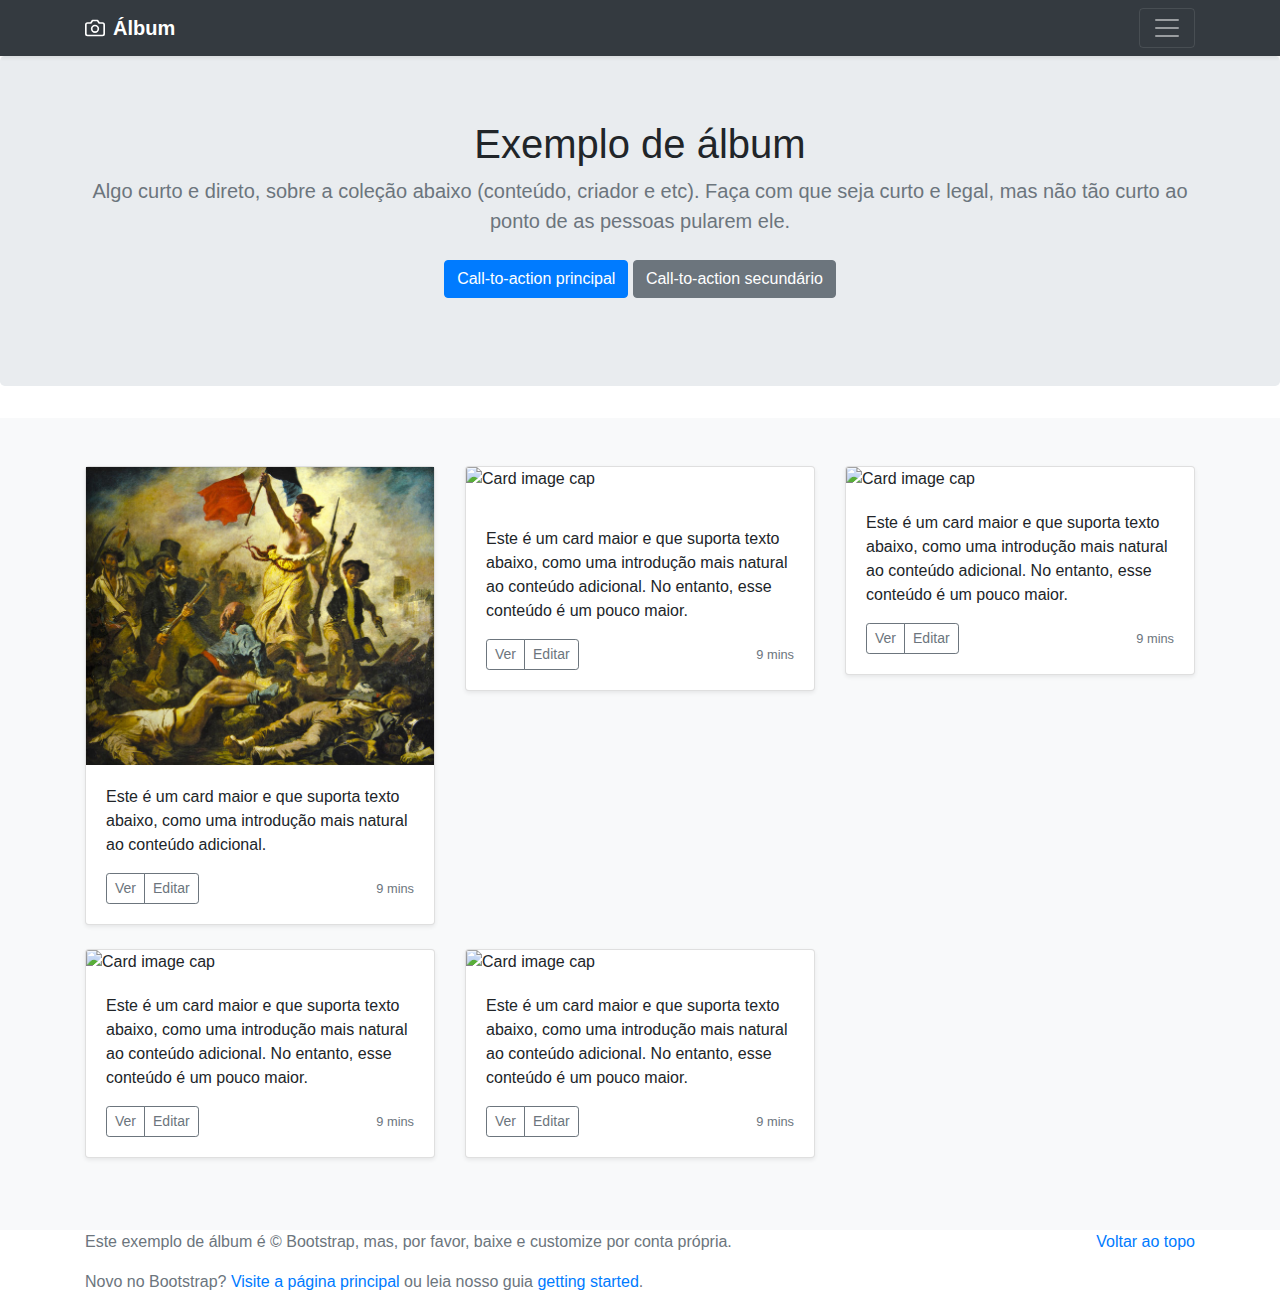
==== index.html @ e6ee2a04 "Arquivos adicionados ao diretório" ====
<!doctype html>
<html lang="pt-br">
  <head>
  
    <title>s</title>

    <link rel="canonical" href="https://getbootstrap.com/docs/4.3/examples/cover/">

	<link href="css/bootstrap.min.css" rel="stylesheet" type="text/css"/>
	<script type="text/javascript" src="js/jquery-3.4.1.min.js"></script>
	<script type="text/javascript" src="js/bootstrap.min.js"></script>

	<style>
		nav{
		background-color: black;
    }
	</style>

    <link href="cover.css" rel="stylesheet">
  </head>

    <body>

      <header>
        <div class="collapse bg-dark" id="navbarHeader">
          <div class="container">
            <div class="row">
              <div class="col-sm-8 col-md-7 py-4">
                <h4 class="text-white">Sobre</h4>
                <p class="text-muted">Adicione alguma informação sobre o álbum abaixo (autor ou qualquer outro background). Faça essas informações terem algumas frases, para a galera ter algumas informações que besliscar. Além disso, use link nelas para as redes sociais ou informações de contato.</p>
              </div>
              <div class="col-sm-4 offset-md-1 py-4">
                <h4 class="text-white">Contato</h4>
                <ul class="list-unstyled">
                  <li><a href="#" class="text-white">Me siga no Twitter</a></li>
                  <li><a href="#" class="text-white">Curta no Facebook</a></li>
                  <li><a href="#" class="text-white">Me envie um e-mail</a></li>
                </ul>
              </div>
            </div>
          </div>
        </div>
        <div class="navbar navbar-dark bg-dark shadow-sm">
          <div class="container d-flex justify-content-between">
            <a href="#" class="navbar-brand d-flex align-items-center">
              <svg xmlns="http://www.w3.org/2000/svg" width="20" height="20" viewBox="0 0 24 24" fill="none" stroke="currentColor" stroke-width="2" stroke-linecap="round" stroke-linejoin="round" class="mr-2"><path d="M23 19a2 2 0 0 1-2 2H3a2 2 0 0 1-2-2V8a2 2 0 0 1 2-2h4l2-3h6l2 3h4a2 2 0 0 1 2 2z"></path><circle cx="12" cy="13" r="4"></circle></svg>
              <strong>Álbum</strong>
            </a>
            <button class="navbar-toggler" type="button" data-toggle="collapse" data-target="#navbarHeader" aria-controls="navbarHeader" aria-expanded="false" aria-label="Toggle navigation">
              <span class="navbar-toggler-icon"></span>
            </button>
          </div>
        </div>
      </header>
  
      <main role="main">
  
        <section class="jumbotron text-center">
          <div class="container">
            <h1 class="jumbotron-heading">Exemplo de álbum</h1>
            <p class="lead text-muted">Algo curto e direto, sobre a coleção abaixo (conteúdo, criador e etc). Faça com que seja curto e legal, mas não tão curto ao ponto de as pessoas pularem ele.</p>
            <p>
              <a href="#" class="btn btn-primary my-2">Call-to-action principal</a>
              <a href="#" class="btn btn-secondary my-2">Call-to-action secundário</a>
            </p>
          </div>
        </section>
  
        <div class="album py-5 bg-light">
          <div class="container">
  
            <div class="row">
              <div class="col-md-4">
                <div class="card mb-4 shadow-sm">
                  <img src="imagens/revolucao_francesa.jpg" width="100%">
                  <div class="card-body">
                    <p class="card-text">Este é um card maior e que suporta texto abaixo, como uma introdução mais natural ao conteúdo adicional.</p>
                    <div class="d-flex justify-content-between align-items-center">
                      <div class="btn-group">
                        <button type="button" class="btn btn-sm btn-outline-secondary">Ver</button>
                        <button type="button" class="btn btn-sm btn-outline-secondary">Editar</button>
                      </div>
                      <small class="text-muted">9 mins</small>
                    </div>
                  </div>
                </div>
              </div>
              <div class="col-md-4">
                <div class="card mb-4 shadow-sm">
                  <img class="card-img-top" data-src="holder.js/100px225?theme=thumb&bg=55595c&fg=eceeef&text=Thumbnail" alt="Card image cap">
                  <div class="card-body">
                    <p class="card-text"></p>
                    <p class="card-text">Este é um card maior e que suporta texto abaixo, como uma introdução mais natural ao conteúdo adicional. No entanto, esse conteúdo é um pouco maior.</p>
                    <div class="d-flex justify-content-between align-items-center">
                      <div class="btn-group">
                        <button type="button" class="btn btn-sm btn-outline-secondary">Ver</button>
                        <button type="button" class="btn btn-sm btn-outline-secondary">Editar</button>
                      </div>
                      <small class="text-muted">9 mins</small>
                    </div>
                  </div>
                </div>
              </div>
              <div class="col-md-4">
                <div class="card mb-4 shadow-sm">
                  <img class="card-img-top" data-src="holder.js/100px225?theme=thumb&bg=55595c&fg=eceeef&text=Thumbnail" alt="Card image cap">
                  <div class="card-body">
                    <p class="card-text">Este é um card maior e que suporta texto abaixo, como uma introdução mais natural ao conteúdo adicional. No entanto, esse conteúdo é um pouco maior.</p>
                    <div class="d-flex justify-content-between align-items-center">
                      <div class="btn-group">
                        <button type="button" class="btn btn-sm btn-outline-secondary">Ver</button>
                        <button type="button" class="btn btn-sm btn-outline-secondary">Editar</button>
                      </div>
                      <small class="text-muted">9 mins</small>
                    </div>
                  </div>
                </div>
              </div>
  
              <div class="col-md-4">
                <div class="card mb-4 shadow-sm">
                  <img class="card-img-top" data-src="holder.js/100px225?theme=thumb&bg=55595c&fg=eceeef&text=Thumbnail" alt="Card image cap">
                  <div class="card-body">
                    <p class="card-text">Este é um card maior e que suporta texto abaixo, como uma introdução mais natural ao conteúdo adicional. No entanto, esse conteúdo é um pouco maior.</p>
                    <div class="d-flex justify-content-between align-items-center">
                      <div class="btn-group">
                        <button type="button" class="btn btn-sm btn-outline-secondary">Ver</button>
                        <button type="button" class="btn btn-sm btn-outline-secondary">Editar</button>
                      </div>
                      <small class="text-muted">9 mins</small>
                    </div>
                  </div>
                </div>
              </div>
              <div class="col-md-4">
                <div class="card mb-4 shadow-sm">
                  <img class="card-img-top" data-src="holder.js/100px225?theme=thumb&bg=55595c&fg=eceeef&text=Thumbnail" alt="Card image cap">
                  <div class="card-body">
                    <p class="card-text">Este é um card maior e que suporta texto abaixo, como uma introdução mais natural ao conteúdo adicional. No entanto, esse conteúdo é um pouco maior.</p>
                    <div class="d-flex justify-content-between align-items-center">
                      <div class="btn-group">
                        <button type="button" class="btn btn-sm btn-outline-secondary">Ver</button>
                        <button type="button" class="btn btn-sm btn-outline-secondary">Editar</button>
                      </div>
                      <small class="text-muted">9 mins</small>
                    </div>
                  </div>
                </div>
              </div>

      </main>
  
      <footer class="text-muted">
        <div class="container">
          <p class="float-right">
            <a href="#">Voltar ao topo</a>
          </p>
          <p>Este exemplo de álbum é &copy; Bootstrap, mas, por favor, baixe e customize por conta própria.</p>
          <p>Novo no Bootstrap? <a href="../../">Visite a página principal</a> ou leia nosso guia <a href="../../getting-started/">getting started</a>.</p>
        </div>
      </footer>
  
      <!-- Principal JavaScript do Bootstrap
      ================================================== -->
      <!-- Foi colocado no final para a página carregar mais rápido -->
      <script src="https://code.jquery.com/jquery-3.3.1.slim.min.js" integrity="sha384-q8i/X+965DzO0rT7abK41JStQIAqVgRVzpbzo5smXKp4YfRvH+8abtTE1Pi6jizo" crossorigin="anonymous"></script>
      <script>window.jQuery || document.write('<script src="../../assets/js/vendor/jquery-slim.min.js"><\/script>')</script>
      <script src="../../assets/js/vendor/popper.min.js"></script>
      <script src="../../dist/js/bootstrap.min.js"></script>
      <script src="../../assets/js/vendor/holder.min.js"></script>
    </body>
</html>
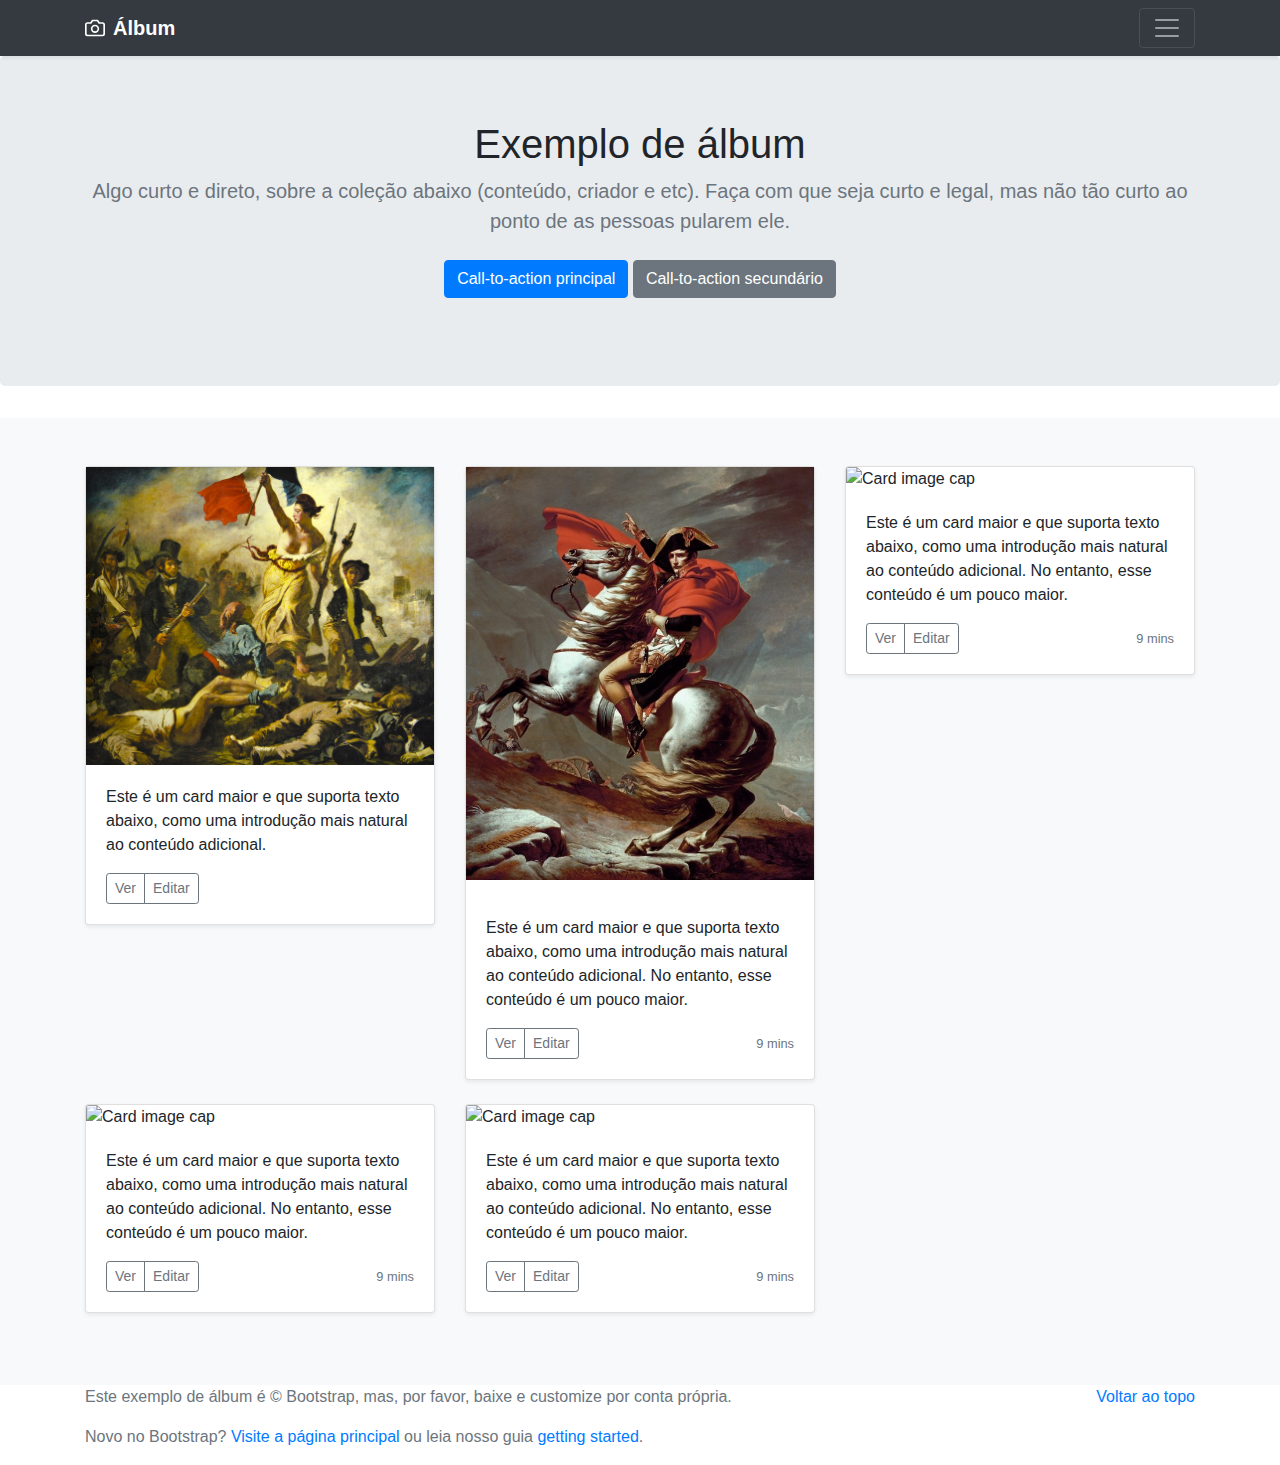
==== commit 3679e051: "Uma foto foi baixada e adicionada ao site" ====
--- a/index.html
+++ b/index.html
@@ -81,14 +81,13 @@
                         <button type="button" class="btn btn-sm btn-outline-secondary">Ver</button>
                         <button type="button" class="btn btn-sm btn-outline-secondary">Editar</button>
                       </div>
-                      <small class="text-muted">9 mins</small>
                     </div>
                   </div>
                 </div>
               </div>
               <div class="col-md-4">
                 <div class="card mb-4 shadow-sm">
-                  <img class="card-img-top" data-src="holder.js/100px225?theme=thumb&bg=55595c&fg=eceeef&text=Thumbnail" alt="Card image cap">
+                  <img src="imagens/guerras_napoleonicas.jpg" width="100%">
                   <div class="card-body">
                     <p class="card-text"></p>
                     <p class="card-text">Este é um card maior e que suporta texto abaixo, como uma introdução mais natural ao conteúdo adicional. No entanto, esse conteúdo é um pouco maior.</p>
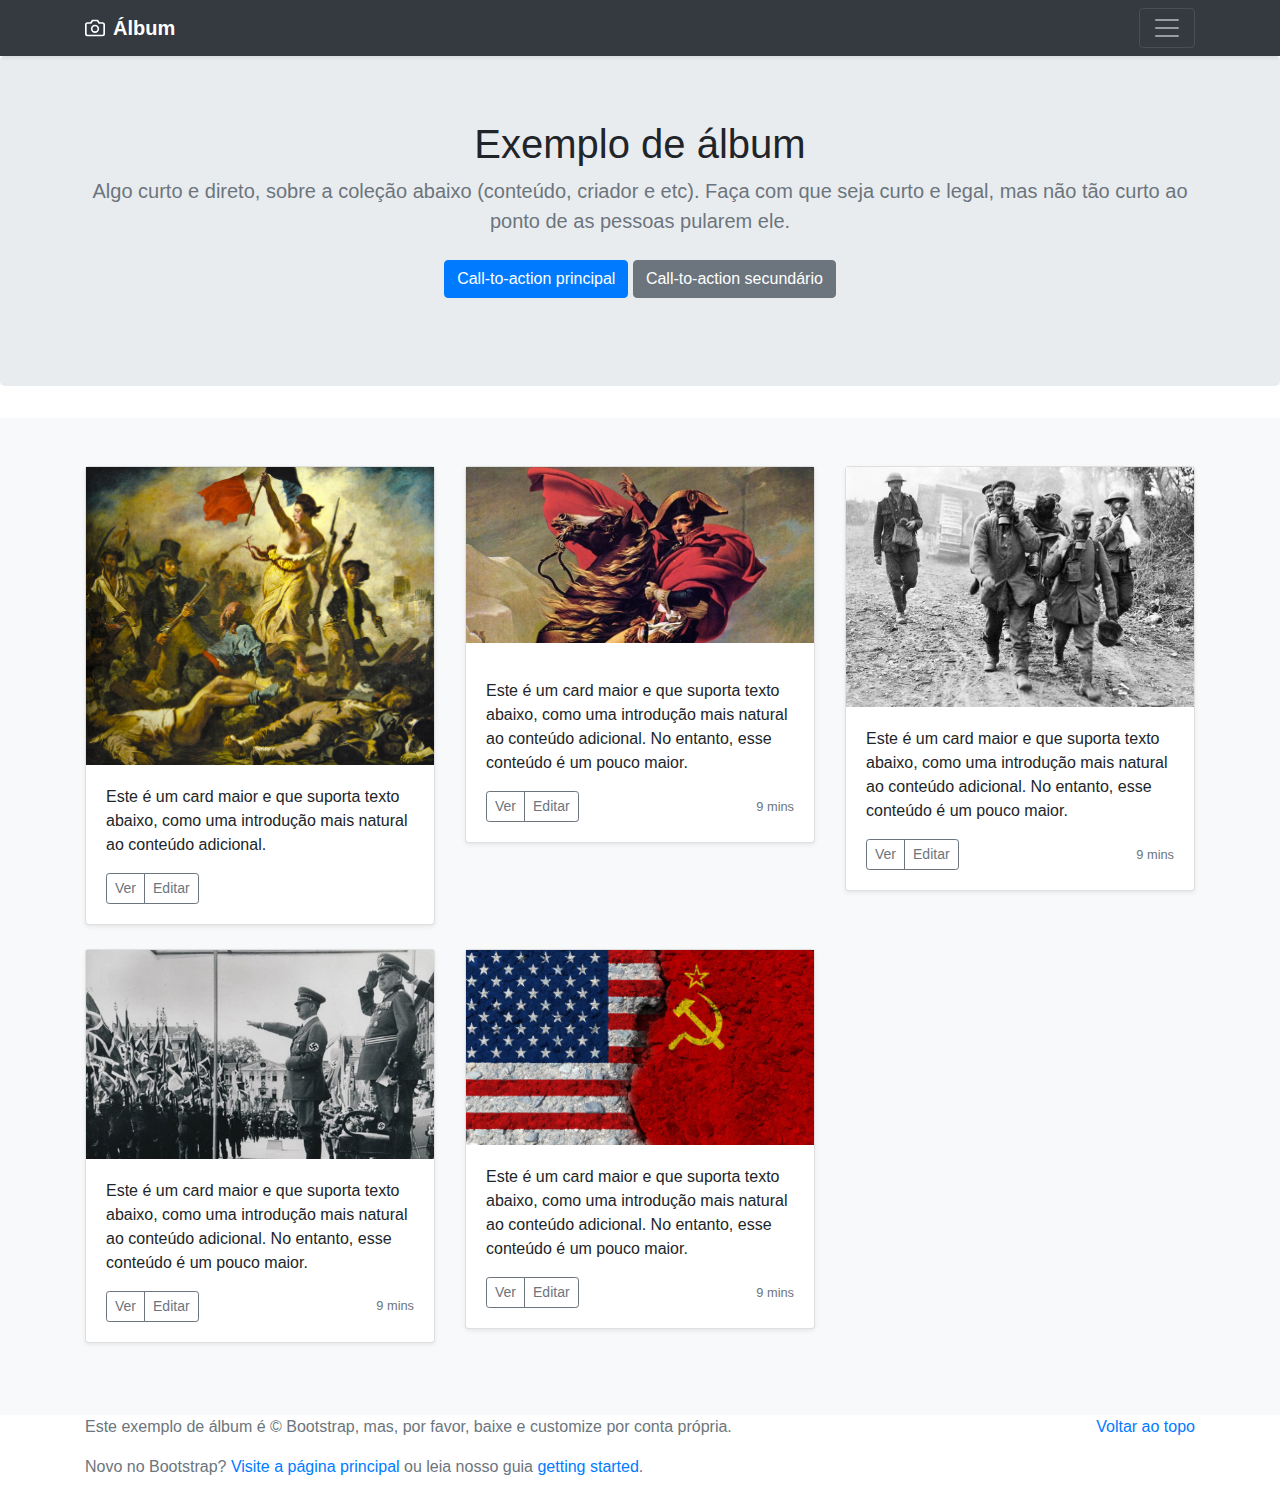
==== commit 6c7f194e: "Novas fotos adicionadas na pagina inicial" ====
--- a/index.html
+++ b/index.html
@@ -103,7 +103,7 @@
               </div>
               <div class="col-md-4">
                 <div class="card mb-4 shadow-sm">
-                  <img class="card-img-top" data-src="holder.js/100px225?theme=thumb&bg=55595c&fg=eceeef&text=Thumbnail" alt="Card image cap">
+                  <img src="imagens/primeira_guerra.jpg" width="100%">
                   <div class="card-body">
                     <p class="card-text">Este é um card maior e que suporta texto abaixo, como uma introdução mais natural ao conteúdo adicional. No entanto, esse conteúdo é um pouco maior.</p>
                     <div class="d-flex justify-content-between align-items-center">
@@ -119,7 +119,7 @@
   
               <div class="col-md-4">
                 <div class="card mb-4 shadow-sm">
-                  <img class="card-img-top" data-src="holder.js/100px225?theme=thumb&bg=55595c&fg=eceeef&text=Thumbnail" alt="Card image cap">
+                    <img src="imagens/segunda_guerra.jpg" width="100%">
                   <div class="card-body">
                     <p class="card-text">Este é um card maior e que suporta texto abaixo, como uma introdução mais natural ao conteúdo adicional. No entanto, esse conteúdo é um pouco maior.</p>
                     <div class="d-flex justify-content-between align-items-center">
@@ -134,7 +134,7 @@
               </div>
               <div class="col-md-4">
                 <div class="card mb-4 shadow-sm">
-                  <img class="card-img-top" data-src="holder.js/100px225?theme=thumb&bg=55595c&fg=eceeef&text=Thumbnail" alt="Card image cap">
+                    <img src="imagens/guerra_fria.jpg" width="100%">
                   <div class="card-body">
                     <p class="card-text">Este é um card maior e que suporta texto abaixo, como uma introdução mais natural ao conteúdo adicional. No entanto, esse conteúdo é um pouco maior.</p>
                     <div class="d-flex justify-content-between align-items-center">
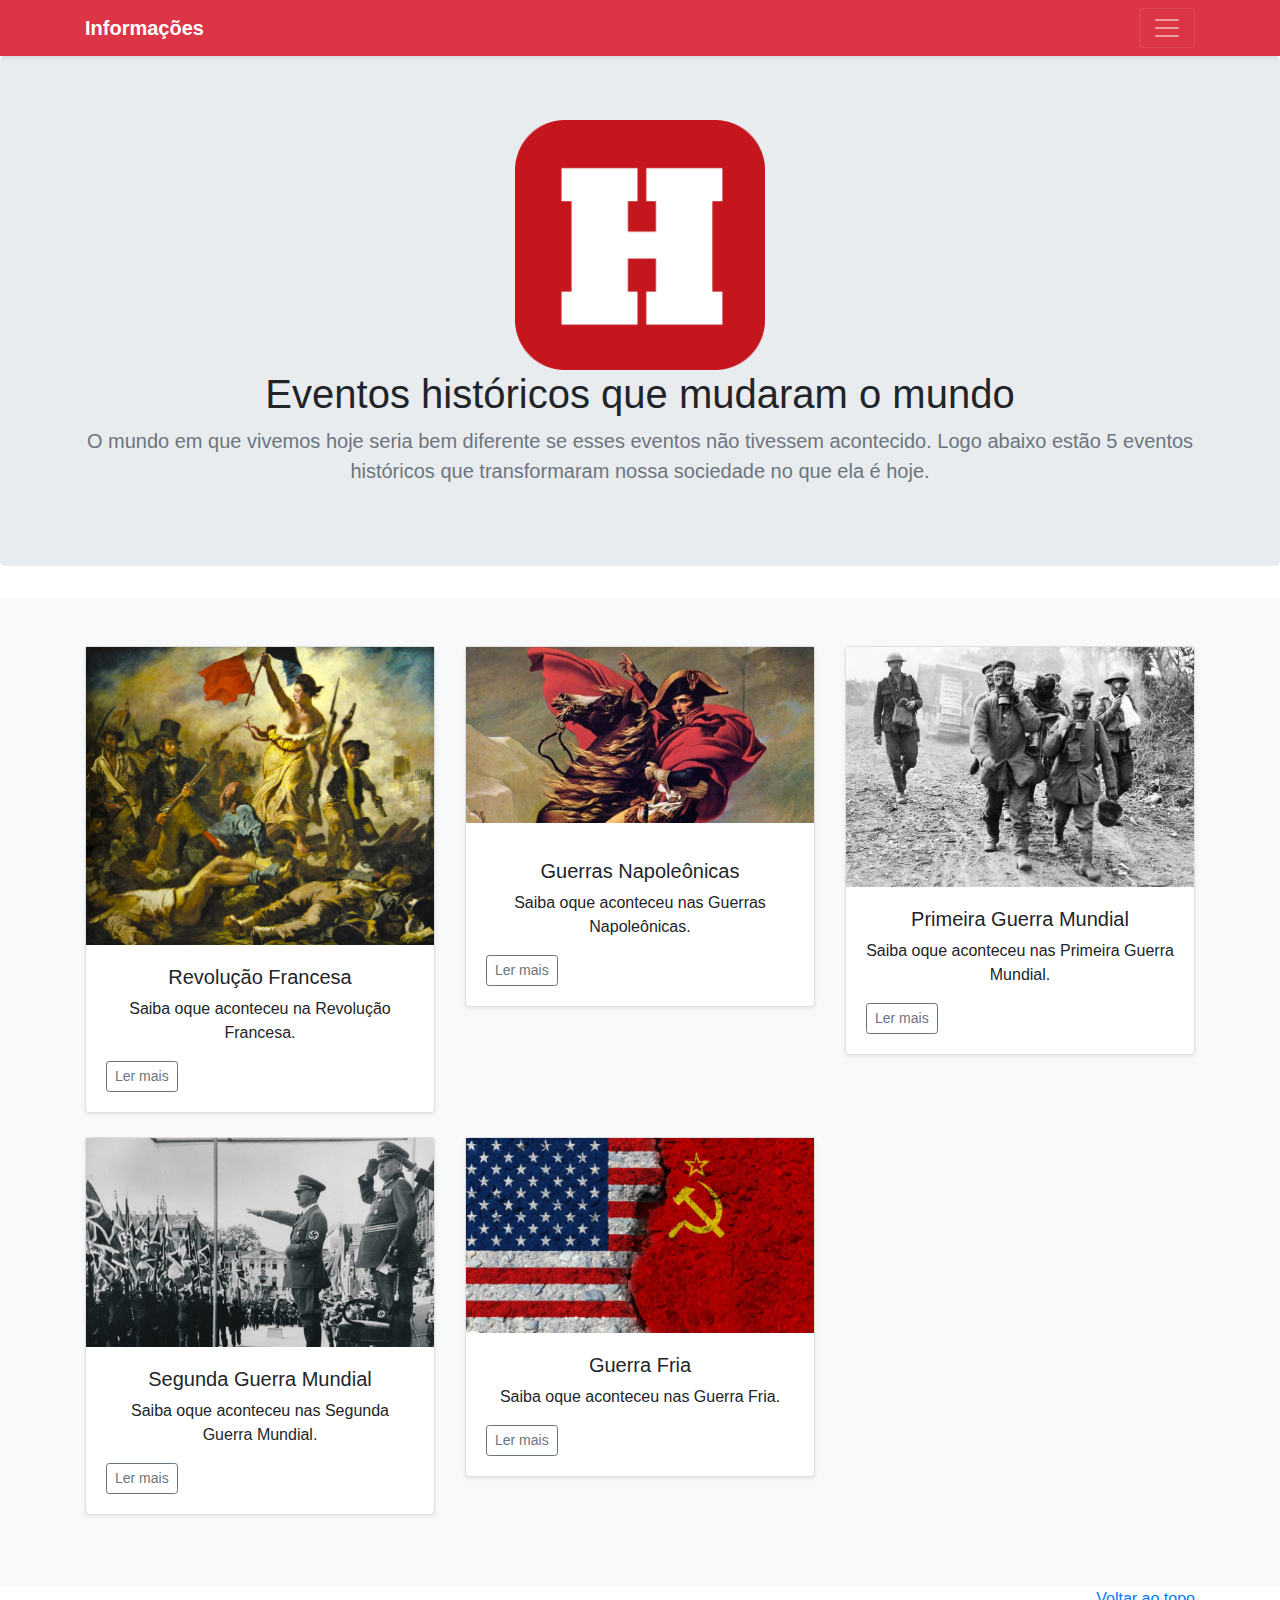
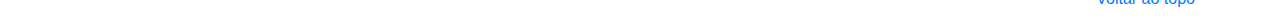
==== commit 5098cad7: "Página inicial finalizada" ====
--- a/index.html
+++ b/index.html
@@ -5,47 +5,45 @@
   
     <title>s</title>
 
-    <link rel="canonical" href="https://getbootstrap.com/docs/4.3/examples/cover/">
+    <meta charset="utf-8">
+    <meta name="viewport" content="width=device-width, initial-scale=1, shrink-to-fit=no">
+    <meta name="description" content="">
+    <meta name="author" content="">
+    <link rel="icon" href="../../../../favicon.ico">
 
 	<link href="css/bootstrap.min.css" rel="stylesheet" type="text/css"/>
 	<script type="text/javascript" src="js/jquery-3.4.1.min.js"></script>
 	<script type="text/javascript" src="js/bootstrap.min.js"></script>
 
-	<style>
-		nav{
-		background-color: black;
-    }
-	</style>
 
-    <link href="cover.css" rel="stylesheet">
+    <link href="album.css" rel="stylesheet">
   </head>
 
     <body>
 
       <header>
-        <div class="collapse bg-dark" id="navbarHeader">
+        <div class="collapse bg-danger" id="navbarHeader">
           <div class="container">
             <div class="row">
               <div class="col-sm-8 col-md-7 py-4">
-                <h4 class="text-white">Sobre</h4>
-                <p class="text-muted">Adicione alguma informação sobre o álbum abaixo (autor ou qualquer outro background). Faça essas informações terem algumas frases, para a galera ter algumas informações que besliscar. Além disso, use link nelas para as redes sociais ou informações de contato.</p>
+                <h4 class="text-white">Sobre o projeto:</h4>
+                <p class="text-dark">Este é um site totalmente voltado a um projeto acadêmico do curso de Análise e Desenvolvimento de Sistemas.</p>
               </div>
               <div class="col-sm-4 offset-md-1 py-4">
-                <h4 class="text-white">Contato</h4>
+                <h4 class="text-white">Desenvolvedores:</h4>
                 <ul class="list-unstyled">
-                  <li><a href="#" class="text-white">Me siga no Twitter</a></li>
-                  <li><a href="#" class="text-white">Curta no Facebook</a></li>
-                  <li><a href="#" class="text-white">Me envie um e-mail</a></li>
+                  <li><p class="text-white">João Victor Pinheiro</p></li>
+                  <li><p class="text-white">Tulio Sérgio</p></li>
+                  <li><p class="text-white">Felipe Saraiva</p></li>
                 </ul>
               </div>
             </div>
           </div>
         </div>
-        <div class="navbar navbar-dark bg-dark shadow-sm">
+        <div class="navbar navbar-dark bg-danger shadow-sm">
           <div class="container d-flex justify-content-between">
             <a href="#" class="navbar-brand d-flex align-items-center">
-              <svg xmlns="http://www.w3.org/2000/svg" width="20" height="20" viewBox="0 0 24 24" fill="none" stroke="currentColor" stroke-width="2" stroke-linecap="round" stroke-linejoin="round" class="mr-2"><path d="M23 19a2 2 0 0 1-2 2H3a2 2 0 0 1-2-2V8a2 2 0 0 1 2-2h4l2-3h6l2 3h4a2 2 0 0 1 2 2z"></path><circle cx="12" cy="13" r="4"></circle></svg>
-              <strong>Álbum</strong>
+              <strong>Informações</strong>
             </a>
             <button class="navbar-toggler" type="button" data-toggle="collapse" data-target="#navbarHeader" aria-controls="navbarHeader" aria-expanded="false" aria-label="Toggle navigation">
               <span class="navbar-toggler-icon"></span>
@@ -58,28 +56,25 @@
   
         <section class="jumbotron text-center">
           <div class="container">
-            <h1 class="jumbotron-heading">Exemplo de álbum</h1>
-            <p class="lead text-muted">Algo curto e direto, sobre a coleção abaixo (conteúdo, criador e etc). Faça com que seja curto e legal, mas não tão curto ao ponto de as pessoas pularem ele.</p>
-            <p>
-              <a href="#" class="btn btn-primary my-2">Call-to-action principal</a>
-              <a href="#" class="btn btn-secondary my-2">Call-to-action secundário</a>
-            </p>
+			<img src="imagens/h.png" width="250px"><br>
+            <h1 class="jumbotron-heading">Eventos históricos que mudaram o mundo</h1>
+            <p class="lead text-muted">O mundo em que vivemos hoje seria bem diferente se esses eventos não tivessem acontecido. Logo abaixo estão 5 eventos históricos que transformaram nossa sociedade no que ela é hoje.</p>
           </div>
         </section>
   
         <div class="album py-5 bg-light">
           <div class="container">
   
-            <div class="row">
+			<div class="row">
               <div class="col-md-4">
                 <div class="card mb-4 shadow-sm">
                   <img src="imagens/revolucao_francesa.jpg" width="100%">
                   <div class="card-body">
-                    <p class="card-text">Este é um card maior e que suporta texto abaixo, como uma introdução mais natural ao conteúdo adicional.</p>
+					<h5 class="text-center">Revolução Francesa</h5>
+                    <p class="card-text text-center">Saiba oque aconteceu na Revolução Francesa.</p>
                     <div class="d-flex justify-content-between align-items-center">
                       <div class="btn-group">
-                        <button type="button" class="btn btn-sm btn-outline-secondary">Ver</button>
-                        <button type="button" class="btn btn-sm btn-outline-secondary">Editar</button>
+                        <a href="reFrancesa.html"><button type="button" class="btn btn-sm btn-outline-secondary">Ler mais</button></a>
                       </div>
                     </div>
                   </div>
@@ -90,13 +85,12 @@
                   <img src="imagens/guerras_napoleonicas.jpg" width="100%">
                   <div class="card-body">
                     <p class="card-text"></p>
-                    <p class="card-text">Este é um card maior e que suporta texto abaixo, como uma introdução mais natural ao conteúdo adicional. No entanto, esse conteúdo é um pouco maior.</p>
+                    <h5 class="text-center">Guerras Napoleônicas</h5>
+                    <p class="card-text text-center">Saiba oque aconteceu nas Guerras Napoleônicas.</p>
                     <div class="d-flex justify-content-between align-items-center">
                       <div class="btn-group">
-                        <button type="button" class="btn btn-sm btn-outline-secondary">Ver</button>
-                        <button type="button" class="btn btn-sm btn-outline-secondary">Editar</button>
+                        <a href="guerrasNapo.html"><button type="button" class="btn btn-sm btn-outline-secondary">Ler mais</button></a>
                       </div>
-                      <small class="text-muted">9 mins</small>
                     </div>
                   </div>
                 </div>
@@ -105,29 +99,26 @@
                 <div class="card mb-4 shadow-sm">
                   <img src="imagens/primeira_guerra.jpg" width="100%">
                   <div class="card-body">
-                    <p class="card-text">Este é um card maior e que suporta texto abaixo, como uma introdução mais natural ao conteúdo adicional. No entanto, esse conteúdo é um pouco maior.</p>
-                    <div class="d-flex justify-content-between align-items-center">
+                    <h5 class="text-center">Primeira Guerra Mundial</h5>
+                    <p class="card-text text-center">Saiba oque aconteceu nas Primeira Guerra Mundial.</p>
+					<div class="d-flex justify-content-between align-items-center">
                       <div class="btn-group">
-                        <button type="button" class="btn btn-sm btn-outline-secondary">Ver</button>
-                        <button type="button" class="btn btn-sm btn-outline-secondary">Editar</button>
+                        <a href="1war.html"><button type="button" class="btn btn-sm btn-outline-secondary">Ler mais</button></a>
                       </div>
-                      <small class="text-muted">9 mins</small>
                     </div>
                   </div>
                 </div>
               </div>
-  
               <div class="col-md-4">
                 <div class="card mb-4 shadow-sm">
                     <img src="imagens/segunda_guerra.jpg" width="100%">
                   <div class="card-body">
-                    <p class="card-text">Este é um card maior e que suporta texto abaixo, como uma introdução mais natural ao conteúdo adicional. No entanto, esse conteúdo é um pouco maior.</p>
+                    <h5 class="text-center">Segunda Guerra Mundial</h5>
+                    <p class="card-text text-center">Saiba oque aconteceu nas Segunda Guerra Mundial.</p>
                     <div class="d-flex justify-content-between align-items-center">
                       <div class="btn-group">
-                        <button type="button" class="btn btn-sm btn-outline-secondary">Ver</button>
-                        <button type="button" class="btn btn-sm btn-outline-secondary">Editar</button>
+                        <a href="2war.html"><button type="button" class="btn btn-sm btn-outline-secondary">Ler mais</button></a>
                       </div>
-                      <small class="text-muted">9 mins</small>
                     </div>
                   </div>
                 </div>
@@ -136,18 +127,18 @@
                 <div class="card mb-4 shadow-sm">
                     <img src="imagens/guerra_fria.jpg" width="100%">
                   <div class="card-body">
-                    <p class="card-text">Este é um card maior e que suporta texto abaixo, como uma introdução mais natural ao conteúdo adicional. No entanto, esse conteúdo é um pouco maior.</p>
+                    <h5 class="text-center">Guerra Fria</h5>
+                    <p class="card-text text-center">Saiba oque aconteceu nas Guerra Fria.</p>
                     <div class="d-flex justify-content-between align-items-center">
                       <div class="btn-group">
-                        <button type="button" class="btn btn-sm btn-outline-secondary">Ver</button>
-                        <button type="button" class="btn btn-sm btn-outline-secondary">Editar</button>
+                        <a href="guerraFria.html"><button type="button" class="btn btn-sm btn-outline-secondary">Ler mais</button></a>
                       </div>
-                      <small class="text-muted">9 mins</small>
                     </div>
                   </div>
                 </div>
               </div>
-
+			</div>
+		</div>
       </main>
   
       <footer class="text-muted">
@@ -155,8 +146,6 @@
           <p class="float-right">
             <a href="#">Voltar ao topo</a>
           </p>
-          <p>Este exemplo de álbum é &copy; Bootstrap, mas, por favor, baixe e customize por conta própria.</p>
-          <p>Novo no Bootstrap? <a href="../../">Visite a página principal</a> ou leia nosso guia <a href="../../getting-started/">getting started</a>.</p>
         </div>
       </footer>
   
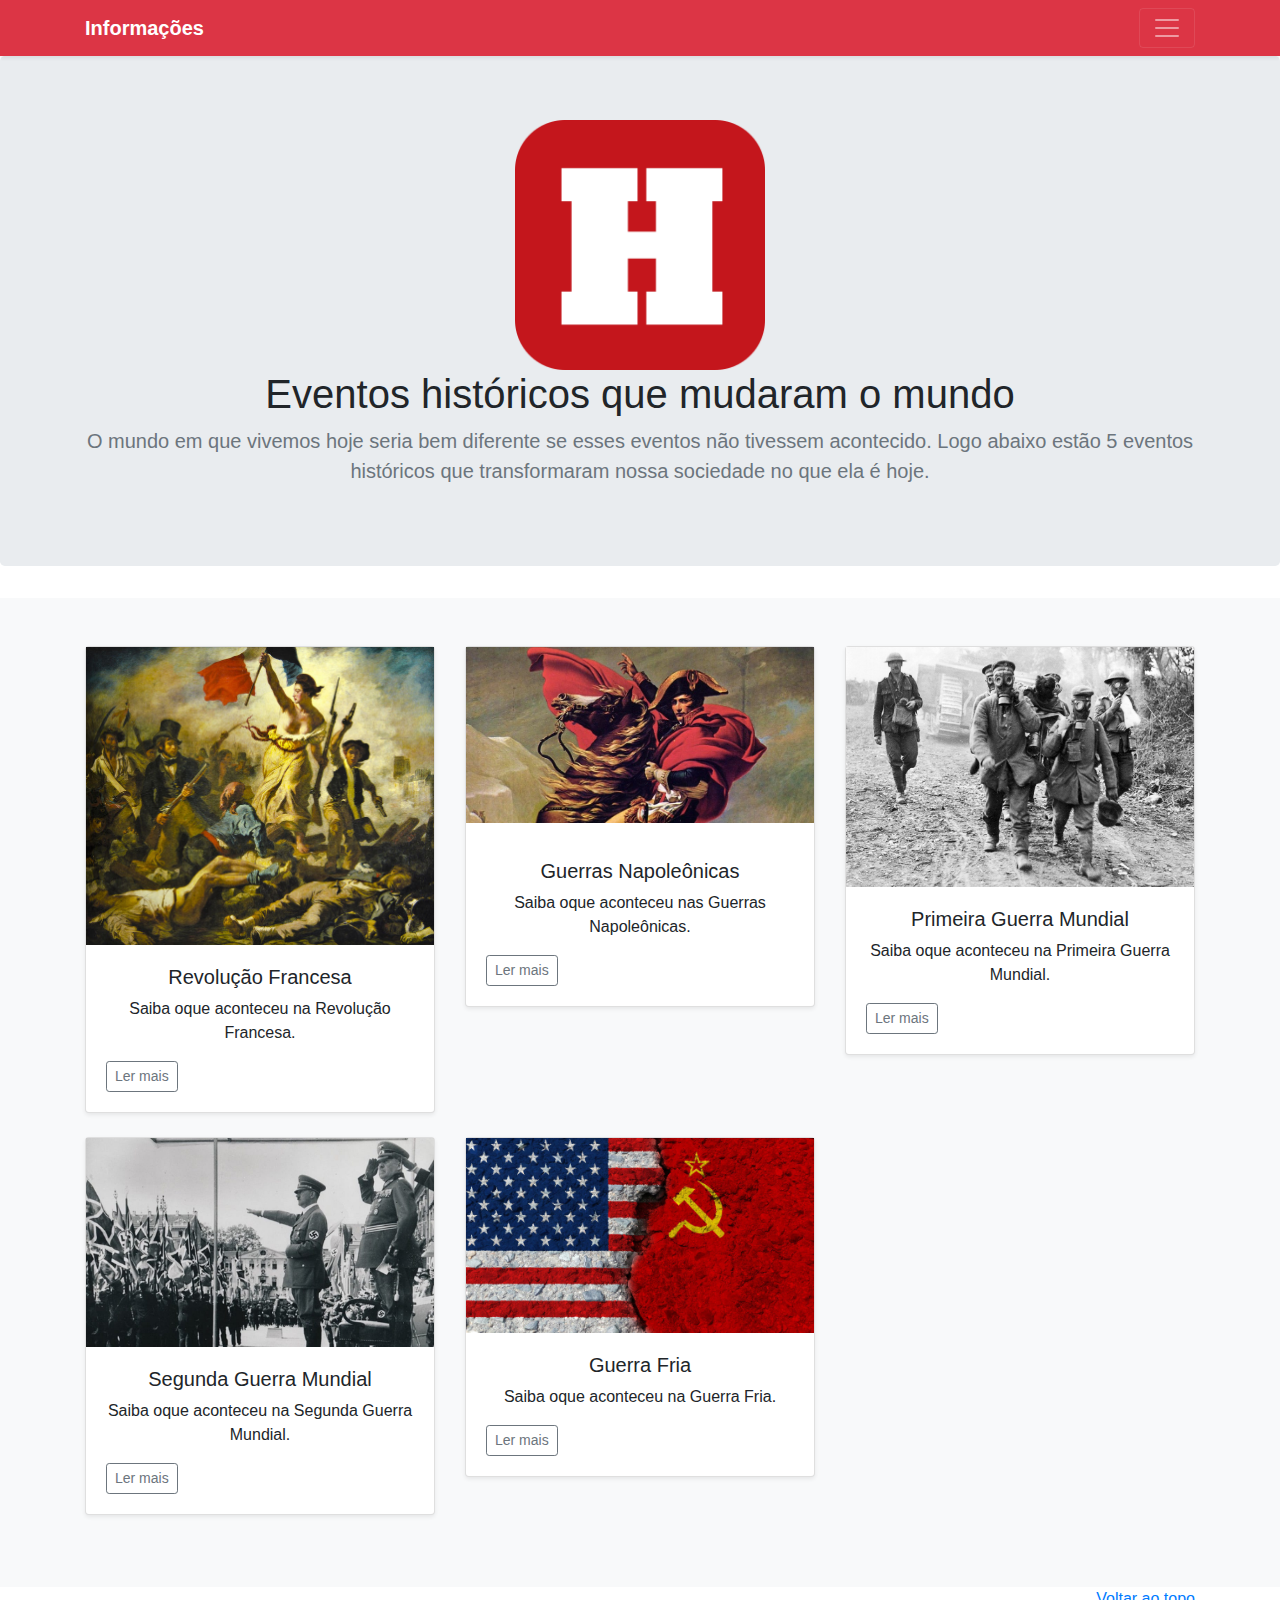
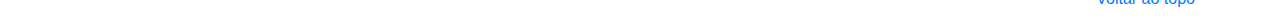
==== commit 360a60da: "Correção de alguns erros na página inicial" ====
--- a/index.html
+++ b/index.html
@@ -27,7 +27,7 @@
             <div class="row">
               <div class="col-sm-8 col-md-7 py-4">
                 <h4 class="text-white">Sobre o projeto:</h4>
-                <p class="text-dark">Este é um site totalmente voltado a um projeto acadêmico do curso de Análise e Desenvolvimento de Sistemas.</p>
+                <p class="text-white">Este é um site totalmente voltado a um projeto acadêmico do curso de Análise e Desenvolvimento de Sistemas.</p>
               </div>
               <div class="col-sm-4 offset-md-1 py-4">
                 <h4 class="text-white">Desenvolvedores:</h4>
@@ -100,7 +100,7 @@
                   <img src="imagens/primeira_guerra.jpg" width="100%">
                   <div class="card-body">
                     <h5 class="text-center">Primeira Guerra Mundial</h5>
-                    <p class="card-text text-center">Saiba oque aconteceu nas Primeira Guerra Mundial.</p>
+                    <p class="card-text text-center">Saiba oque aconteceu na Primeira Guerra Mundial.</p>
 					<div class="d-flex justify-content-between align-items-center">
                       <div class="btn-group">
                         <a href="1war.html"><button type="button" class="btn btn-sm btn-outline-secondary">Ler mais</button></a>
@@ -114,7 +114,7 @@
                     <img src="imagens/segunda_guerra.jpg" width="100%">
                   <div class="card-body">
                     <h5 class="text-center">Segunda Guerra Mundial</h5>
-                    <p class="card-text text-center">Saiba oque aconteceu nas Segunda Guerra Mundial.</p>
+                    <p class="card-text text-center">Saiba oque aconteceu na Segunda Guerra Mundial.</p>
                     <div class="d-flex justify-content-between align-items-center">
                       <div class="btn-group">
                         <a href="2war.html"><button type="button" class="btn btn-sm btn-outline-secondary">Ler mais</button></a>
@@ -128,7 +128,7 @@
                     <img src="imagens/guerra_fria.jpg" width="100%">
                   <div class="card-body">
                     <h5 class="text-center">Guerra Fria</h5>
-                    <p class="card-text text-center">Saiba oque aconteceu nas Guerra Fria.</p>
+                    <p class="card-text text-center">Saiba oque aconteceu na Guerra Fria.</p>
                     <div class="d-flex justify-content-between align-items-center">
                       <div class="btn-group">
                         <a href="guerraFria.html"><button type="button" class="btn btn-sm btn-outline-secondary">Ler mais</button></a>
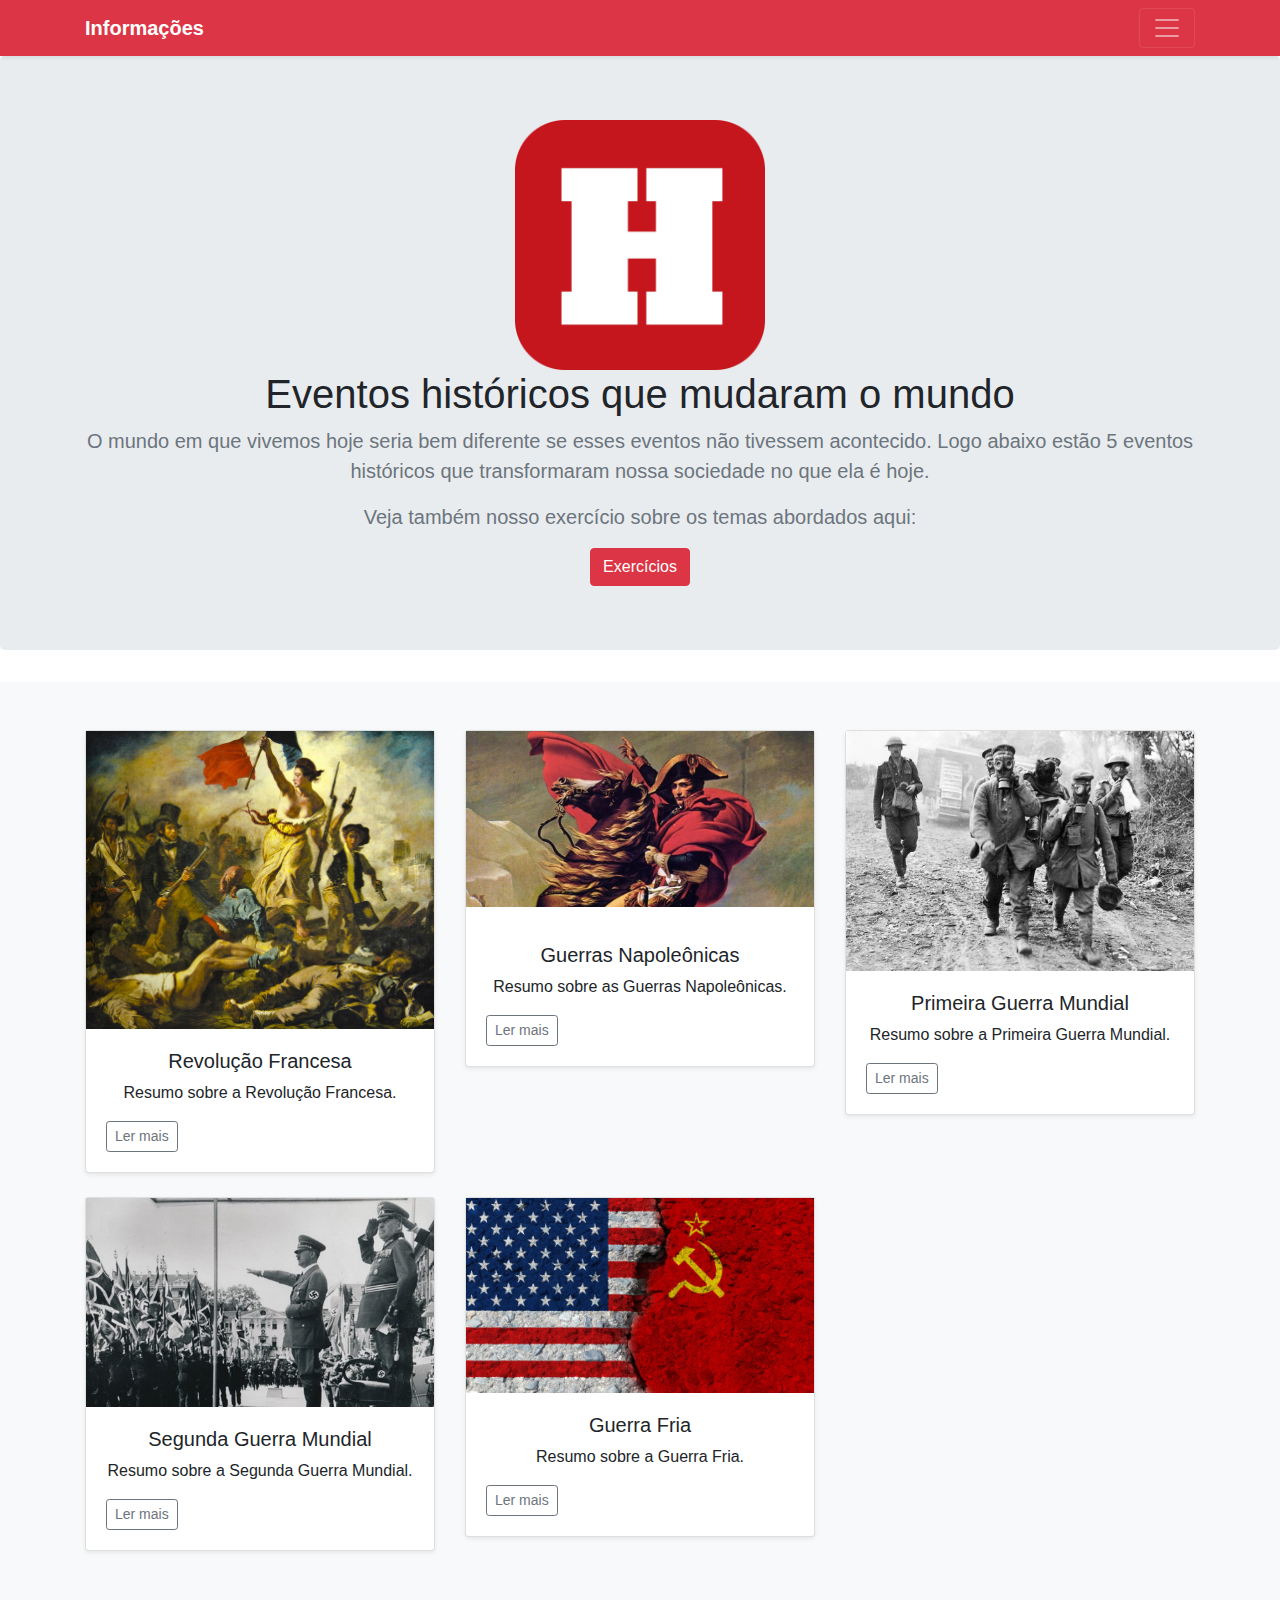
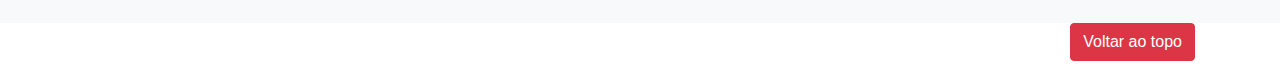
==== commit 17b71208: "Ultima correção de bugs e edições" ====
--- a/index.html
+++ b/index.html
@@ -3,7 +3,7 @@
 <html lang="pt-br">
   <head>
   
-    <title>s</title>
+    <title>Eventos históricos</title>
 
     <meta charset="utf-8">
     <meta name="viewport" content="width=device-width, initial-scale=1, shrink-to-fit=no">
@@ -15,7 +15,7 @@
 	<script type="text/javascript" src="js/jquery-3.4.1.min.js"></script>
 	<script type="text/javascript" src="js/bootstrap.min.js"></script>
 
-
+	<link rel="shortcut icon" href="imagens/icone.ico" />
     <link href="album.css" rel="stylesheet">
   </head>
 
@@ -59,6 +59,8 @@
 			<img src="imagens/h.png" width="250px"><br>
             <h1 class="jumbotron-heading">Eventos históricos que mudaram o mundo</h1>
             <p class="lead text-muted">O mundo em que vivemos hoje seria bem diferente se esses eventos não tivessem acontecido. Logo abaixo estão 5 eventos históricos que transformaram nossa sociedade no que ela é hoje.</p>
+			<p class="lead text-muted">Veja também nosso exercício sobre os temas abordados aqui:</p>
+			<a class="btn btn-danger" href="exercicios.html" role="button">Exercícios</a>
           </div>
         </section>
   
@@ -71,7 +73,7 @@
                   <img src="imagens/revolucao_francesa.jpg" width="100%">
                   <div class="card-body">
 					<h5 class="text-center">Revolução Francesa</h5>
-                    <p class="card-text text-center">Saiba oque aconteceu na Revolução Francesa.</p>
+                    <p class="card-text text-center">Resumo sobre a Revolução Francesa.</p>
                     <div class="d-flex justify-content-between align-items-center">
                       <div class="btn-group">
                         <a href="reFrancesa.html"><button type="button" class="btn btn-sm btn-outline-secondary">Ler mais</button></a>
@@ -86,7 +88,7 @@
                   <div class="card-body">
                     <p class="card-text"></p>
                     <h5 class="text-center">Guerras Napoleônicas</h5>
-                    <p class="card-text text-center">Saiba oque aconteceu nas Guerras Napoleônicas.</p>
+                    <p class="card-text text-center">Resumo sobre as Guerras Napoleônicas.</p>
                     <div class="d-flex justify-content-between align-items-center">
                       <div class="btn-group">
                         <a href="guerrasNapo.html"><button type="button" class="btn btn-sm btn-outline-secondary">Ler mais</button></a>
@@ -100,7 +102,7 @@
                   <img src="imagens/primeira_guerra.jpg" width="100%">
                   <div class="card-body">
                     <h5 class="text-center">Primeira Guerra Mundial</h5>
-                    <p class="card-text text-center">Saiba oque aconteceu na Primeira Guerra Mundial.</p>
+                    <p class="card-text text-center">Resumo sobre a Primeira Guerra Mundial.</p>
 					<div class="d-flex justify-content-between align-items-center">
                       <div class="btn-group">
                         <a href="1war.html"><button type="button" class="btn btn-sm btn-outline-secondary">Ler mais</button></a>
@@ -114,7 +116,7 @@
                     <img src="imagens/segunda_guerra.jpg" width="100%">
                   <div class="card-body">
                     <h5 class="text-center">Segunda Guerra Mundial</h5>
-                    <p class="card-text text-center">Saiba oque aconteceu na Segunda Guerra Mundial.</p>
+                    <p class="card-text text-center">Resumo sobre a Segunda Guerra Mundial.</p>
                     <div class="d-flex justify-content-between align-items-center">
                       <div class="btn-group">
                         <a href="2war.html"><button type="button" class="btn btn-sm btn-outline-secondary">Ler mais</button></a>
@@ -128,7 +130,7 @@
                     <img src="imagens/guerra_fria.jpg" width="100%">
                   <div class="card-body">
                     <h5 class="text-center">Guerra Fria</h5>
-                    <p class="card-text text-center">Saiba oque aconteceu na Guerra Fria.</p>
+                    <p class="card-text text-center">Resumo sobre a Guerra Fria.</p>
                     <div class="d-flex justify-content-between align-items-center">
                       <div class="btn-group">
                         <a href="guerraFria.html"><button type="button" class="btn btn-sm btn-outline-secondary">Ler mais</button></a>
@@ -144,7 +146,7 @@
       <footer class="text-muted">
         <div class="container">
           <p class="float-right">
-            <a href="#">Voltar ao topo</a>
+            <a class="btn btn-danger" href="#" role="button">Voltar ao topo</a>
           </p>
         </div>
       </footer>
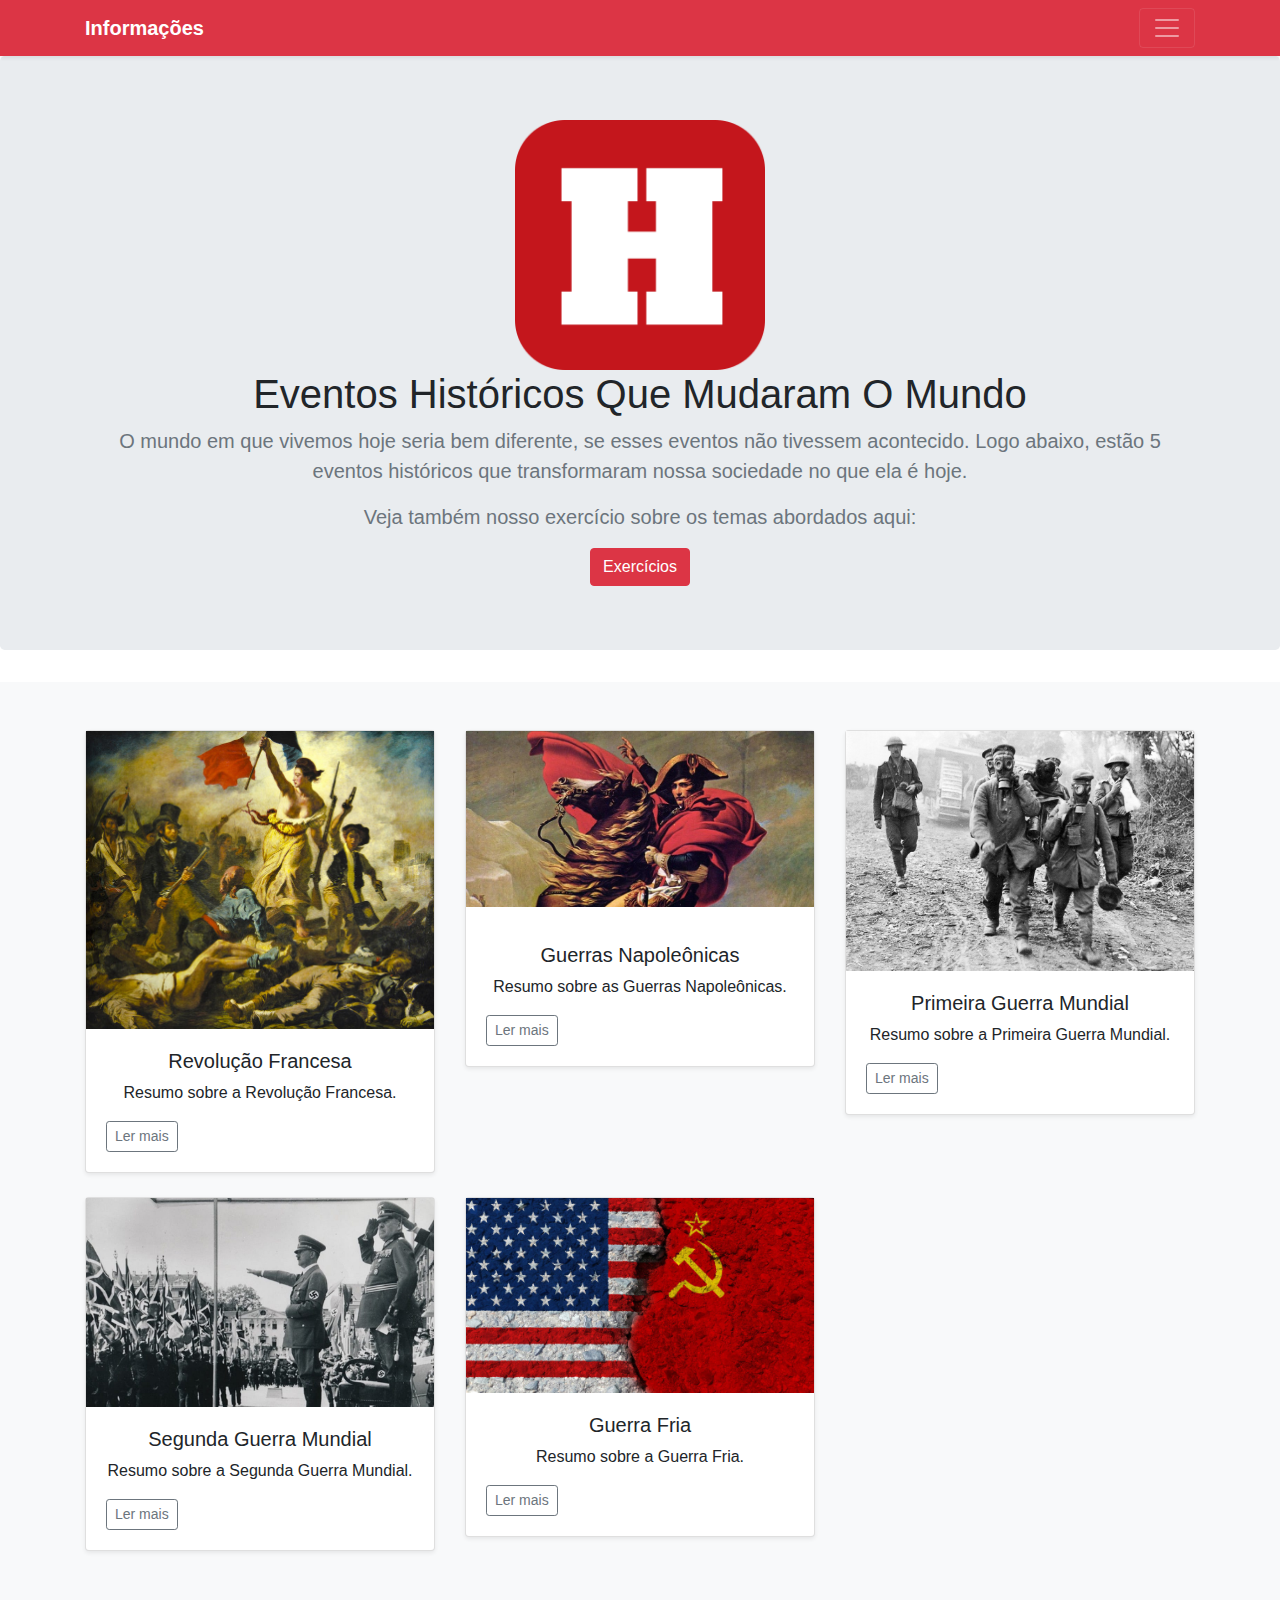
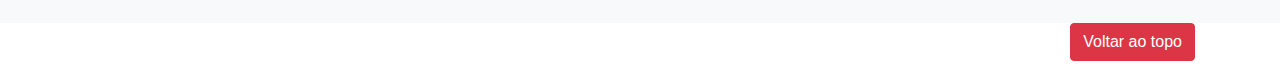
==== commit b67656d3: "Add files via upload" ====
--- a/index.html
+++ b/index.html
@@ -27,7 +27,7 @@
             <div class="row">
               <div class="col-sm-8 col-md-7 py-4">
                 <h4 class="text-white">Sobre o projeto:</h4>
-                <p class="text-white">Este é um site totalmente voltado a um projeto acadêmico do curso de Análise e Desenvolvimento de Sistemas.</p>
+                <p class="text-white">Este é um site totalmente voltado a um projeto acadêmico do curso de Análise e Desenvolvimento de Sistemas do IFPB, campus de Cajazeiras.</p>
               </div>
               <div class="col-sm-4 offset-md-1 py-4">
                 <h4 class="text-white">Desenvolvedores:</h4>
@@ -57,8 +57,8 @@
         <section class="jumbotron text-center">
           <div class="container">
 			<img src="imagens/h.png" width="250px"><br>
-            <h1 class="jumbotron-heading">Eventos históricos que mudaram o mundo</h1>
-            <p class="lead text-muted">O mundo em que vivemos hoje seria bem diferente se esses eventos não tivessem acontecido. Logo abaixo estão 5 eventos históricos que transformaram nossa sociedade no que ela é hoje.</p>
+            <h1 class="jumbotron-heading">Eventos Históricos Que Mudaram O Mundo</h1>
+            <p class="lead text-muted">O mundo em que vivemos hoje seria bem diferente, se esses eventos não tivessem acontecido. Logo abaixo, estão 5 eventos históricos que transformaram nossa sociedade no que ela é hoje.</p>
 			<p class="lead text-muted">Veja também nosso exercício sobre os temas abordados aqui:</p>
 			<a class="btn btn-danger" href="exercicios.html" role="button">Exercícios</a>
           </div>
